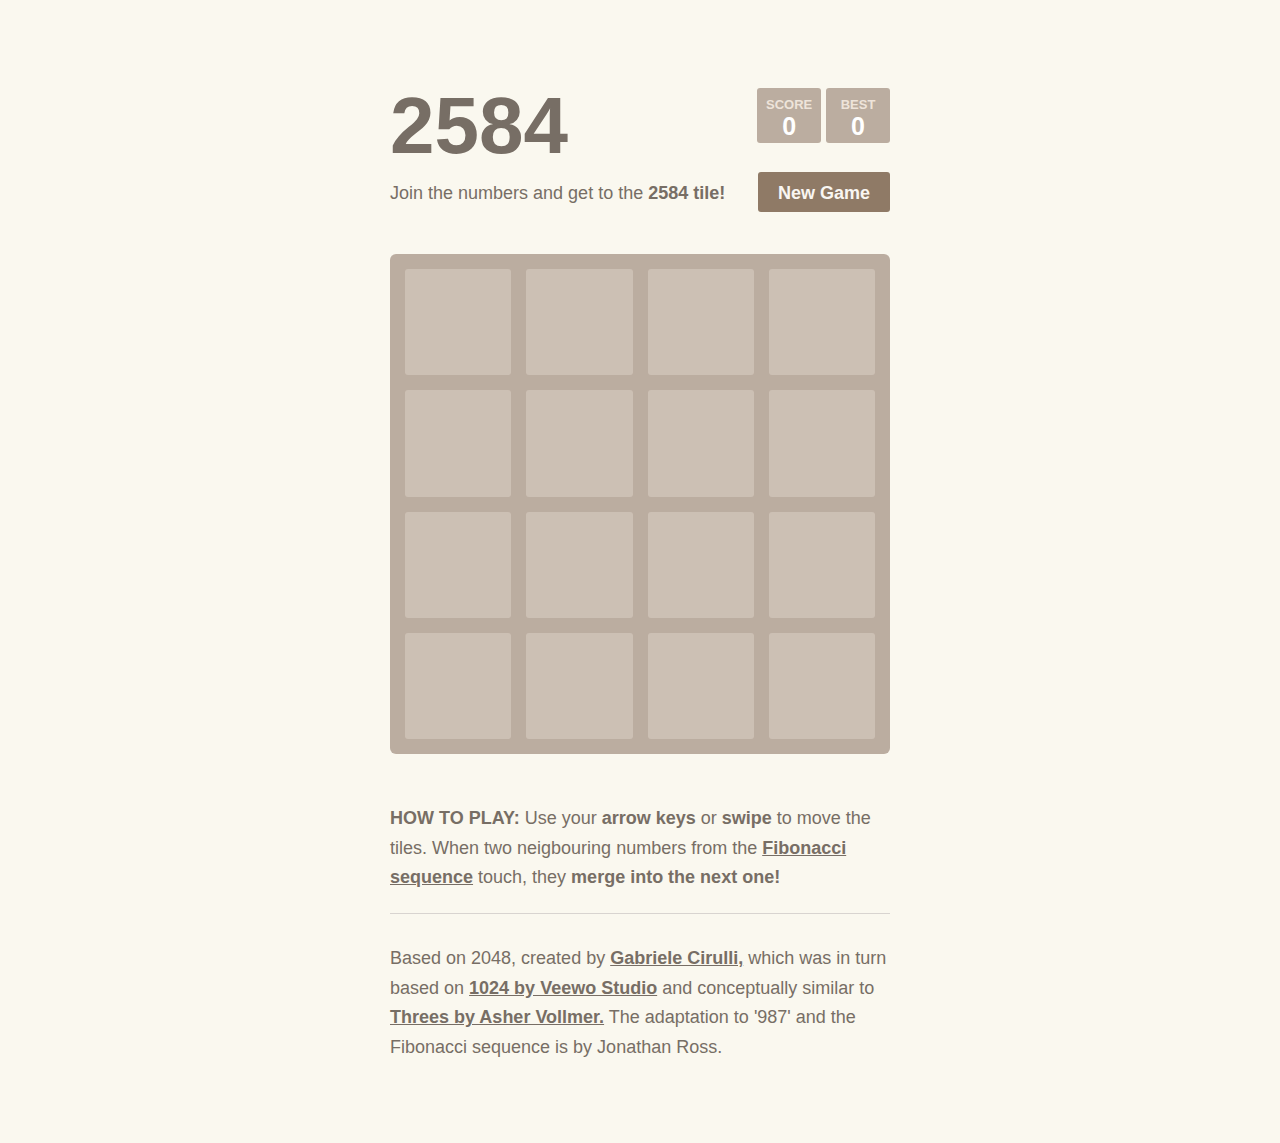
==== index.html @ c150fef0 "Create index.html" ====
<!DOCTYPE html>
<html>
<head>
  <meta charset="utf-8">
  <title>2584 - 2048 clone using Fibonacci sequence</title>

  <link href="style/main.css" rel="stylesheet" type="text/css">
  <link href="style/tile1597.css" rel="stylesheet" type="text/css">
  <link rel="shortcut icon" href="favicon.ico">
  <link rel="apple-touch-icon" href="meta/apple-touch-icon.png">
  <meta name="apple-mobile-web-app-capable" content="yes">

  <meta name="HandheldFriendly" content="True">
  <meta name="MobileOptimized" content="320">
  <meta name="viewport" content="width=device-width, target-densitydpi=160dpi, initial-scale=1.0, maximum-scale=1, user-scalable=no, minimal-ui">
  <meta property="og:title" content="2584 game - 2048 with Fibonacci numbers"/>
  <meta property="og:site_name" content="2584 game"/>
  <meta property="og:description" content="Join the Fibonacci numbers and get to the 2584 tile!"/>
  <meta property="og:image" content="http://cozmic72.github.io/987/meta/og_image.png"/>
</head>
<body>
  <div class="container">
    <div class="heading">
      <h1 class="title">2584</h1>
      <div class="scores-container">
        <div class="score-container">0</div>
        <div class="best-container">0</div>
      </div>
    </div>

    <div class="above-game">
      <p class="game-intro">Join the numbers and get to the <strong>2584 tile!</strong></p>
      <a class="restart-button">New Game</a>
    </div>

    <div class="game-container">
      <div class="game-message">
        <p></p>
        <div class="lower">
	        <a class="keep-playing-button">Keep going</a>
          <a class="retry-button">Try again</a>
        </div>
      </div>

      <div class="grid-container">
        <div class="grid-row">
          <div class="grid-cell"></div>
          <div class="grid-cell"></div>
          <div class="grid-cell"></div>
          <div class="grid-cell"></div>
        </div>
        <div class="grid-row">
          <div class="grid-cell"></div>
          <div class="grid-cell"></div>
          <div class="grid-cell"></div>
          <div class="grid-cell"></div>
        </div>
        <div class="grid-row">
          <div class="grid-cell"></div>
          <div class="grid-cell"></div>
          <div class="grid-cell"></div>
          <div class="grid-cell"></div>
        </div>
        <div class="grid-row">
          <div class="grid-cell"></div>
          <div class="grid-cell"></div>
          <div class="grid-cell"></div>
          <div class="grid-cell"></div>
        </div>
      </div>

      <div class="tile-container">

      </div>
    </div>

    <p class="game-explanation">
      <strong class="important">How to play:</strong> Use your <strong>arrow keys</strong> or <strong>swipe</strong> to move the tiles. When two neigbouring numbers from the <a href="http://en.wikipedia.org/wiki/Fibonacci_number">Fibonacci sequence</a> touch, they <strong>merge into the next one!</strong>
    </p>
    <hr>
    <p>Based on 2048, created by <a href="http://gabrielecirulli.com" target="_blank">Gabriele Cirulli,</a> which was in turn based on <a href="https://itunes.apple.com/us/app/1024!/id823499224" target="_blank">1024 by Veewo Studio</a> and conceptually similar to <a href="http://asherv.com/threes/" target="_blank">Threes by Asher Vollmer.</a> The adaptation to '987' and the Fibonacci sequence is by Jonathan Ross. 
    </p>
  </div>

  <script src="js/animframe_polyfill.js"></script>
  <script src="js/keyboard_input_manager.js"></script>
  <script src="js/html_actuator.js"></script>
  <script src="js/grid.js"></script>
  <script src="js/tile.js"></script>
  <script src="js/local_storage_manager.js"></script>
  <script src="js/game_manager_2584.js"></script>
  <script src="js/application.js"></script>
</body>
</html>
---- style/main.css ----
@import url(fonts/clear-sans.css);
html, body {
  margin: 0;
  padding: 0;
  background: #faf8ef;
  color: #776e65;
  font-family: "Clear Sans", "Helvetica Neue", Arial, sans-serif;
  font-size: 18px; }

body {
  margin: 80px 0; }

.heading:after {
  content: "";
  display: block;
  clear: both; }

h1.title {
  font-size: 80px;
  font-weight: bold;
  margin: 0;
  display: block;
  float: left; }

@-webkit-keyframes move-up {
  0% {
    top: 25px;
    opacity: 1; }

  100% {
    top: -50px;
    opacity: 0; } }
@-moz-keyframes move-up {
  0% {
    top: 25px;
    opacity: 1; }

  100% {
    top: -50px;
    opacity: 0; } }
@keyframes move-up {
  0% {
    top: 25px;
    opacity: 1; }

  100% {
    top: -50px;
    opacity: 0; } }
.scores-container {
  float: right;
  text-align: right; }

.score-container, .best-container {
  position: relative;
  display: inline-block;
  background: #bbada0;
  padding: 15px 25px;
  font-size: 25px;
  height: 25px;
  line-height: 47px;
  font-weight: bold;
  border-radius: 3px;
  color: white;
  margin-top: 8px;
  text-align: center; }
  .score-container:after, .best-container:after {
    position: absolute;
    width: 100%;
    top: 10px;
    left: 0;
    text-transform: uppercase;
    font-size: 13px;
    line-height: 13px;
    text-align: center;
    color: #eee4da; }
  .score-container .score-addition, .best-container .score-addition {
    position: absolute;
    right: 30px;
    color: red;
    font-size: 25px;
    line-height: 25px;
    font-weight: bold;
    color: rgba(119, 110, 101, 0.9);
    z-index: 100;
    -webkit-animation: move-up 600ms ease-in;
    -moz-animation: move-up 600ms ease-in;
    animation: move-up 600ms ease-in;
    -webkit-animation-fill-mode: both;
    -moz-animation-fill-mode: both;
    animation-fill-mode: both; }

.score-container:after {
  content: "Score"; }

.best-container:after {
  content: "Best"; }

p {
  margin-top: 0;
  margin-bottom: 10px;
  line-height: 1.65; }

a {
  color: #776e65;
  font-weight: bold;
  text-decoration: underline;
  cursor: pointer; }

strong.important {
  text-transform: uppercase; }

hr {
  border: none;
  border-bottom: 1px solid #d8d4d0;
  margin-top: 20px;
  margin-bottom: 30px; }

.container {
  width: 500px;
  margin: 0 auto; }

@-webkit-keyframes fade-in {
  0% {
    opacity: 0; }

  100% {
    opacity: 1; } }
@-moz-keyframes fade-in {
  0% {
    opacity: 0; }

  100% {
    opacity: 1; } }
@keyframes fade-in {
  0% {
    opacity: 0; }

  100% {
    opacity: 1; } }
.game-container {
  margin-top: 40px;
  position: relative;
  padding: 15px;
  cursor: default;
  -webkit-touch-callout: none;
  -webkit-user-select: none;
  -moz-user-select: none;
  -ms-user-select: none;
  background: #bbada0;
  border-radius: 6px;
  width: 500px;
  height: 500px;
  -ms-touch-action: none;
  -webkit-box-sizing: border-box;
  -moz-box-sizing: border-box;
  box-sizing: border-box; }
  .game-container .game-message {
    display: none;
    position: absolute;
    top: 0;
    right: 0;
    bottom: 0;
    left: 0;
    background: rgba(238, 228, 218, 0.5);
    z-index: 100;
    text-align: center;
    -webkit-animation: fade-in 800ms ease 1200ms;
    -moz-animation: fade-in 800ms ease 1200ms;
    animation: fade-in 800ms ease 1200ms;
    -webkit-animation-fill-mode: both;
    -moz-animation-fill-mode: both;
    animation-fill-mode: both; }
    .game-container .game-message p {
      font-size: 60px;
      font-weight: bold;
      height: 60px;
      line-height: 60px;
      margin-top: 222px; }
    .game-container .game-message .lower {
      display: block;
      margin-top: 59px; }
    .game-container .game-message a {
      display: inline-block;
      background: #8f7a66;
      border-radius: 3px;
      padding: 0 20px;
      text-decoration: none;
      color: #f9f6f2;
      height: 40px;
      line-height: 42px;
      margin-left: 9px; }
      .game-container .game-message a.keep-playing-button {
        display: none; }
    .game-container .game-message.game-won {
      background: rgba(237, 194, 46, 0.5);
      color: #f9f6f2; }
      .game-container .game-message.game-won a.keep-playing-button {
        display: inline-block; }
    .game-container .game-message.game-won, .game-container .game-message.game-over {
      display: block; }

.grid-container {
  position: absolute;
  z-index: 1; }

.grid-row {
  margin-bottom: 15px; }
  .grid-row:last-child {
    margin-bottom: 0; }
  .grid-row:after {
    content: "";
    display: block;
    clear: both; }

.grid-cell {
  width: 106.25px;
  height: 106.25px;
  margin-right: 15px;
  float: left;
  border-radius: 3px;
  background: rgba(238, 228, 218, 0.35); }
  .grid-cell:last-child {
    margin-right: 0; }

.tile-container {
  position: absolute;
  z-index: 2; }

.tile, .tile .tile-inner {
  width: 107px;
  height: 107px;
  line-height: 116.25px; }
.tile.tile-position-1-1 {
  -webkit-transform: translate(0px, 0px);
  -moz-transform: translate(0px, 0px);
  transform: translate(0px, 0px); }
.tile.tile-position-1-2 {
  -webkit-transform: translate(0px, 121px);
  -moz-transform: translate(0px, 121px);
  transform: translate(0px, 121px); }
.tile.tile-position-1-3 {
  -webkit-transform: translate(0px, 242px);
  -moz-transform: translate(0px, 242px);
  transform: translate(0px, 242px); }
.tile.tile-position-1-4 {
  -webkit-transform: translate(0px, 363px);
  -moz-transform: translate(0px, 363px);
  transform: translate(0px, 363px); }
.tile.tile-position-2-1 {
  -webkit-transform: translate(121px, 0px);
  -moz-transform: translate(121px, 0px);
  transform: translate(121px, 0px); }
.tile.tile-position-2-2 {
  -webkit-transform: translate(121px, 121px);
  -moz-transform: translate(121px, 121px);
  transform: translate(121px, 121px); }
.tile.tile-position-2-3 {
  -webkit-transform: translate(121px, 242px);
  -moz-transform: translate(121px, 242px);
  transform: translate(121px, 242px); }
.tile.tile-position-2-4 {
  -webkit-transform: translate(121px, 363px);
  -moz-transform: translate(121px, 363px);
  transform: translate(121px, 363px); }
.tile.tile-position-3-1 {
  -webkit-transform: translate(242px, 0px);
  -moz-transform: translate(242px, 0px);
  transform: translate(242px, 0px); }
.tile.tile-position-3-2 {
  -webkit-transform: translate(242px, 121px);
  -moz-transform: translate(242px, 121px);
  transform: translate(242px, 121px); }
.tile.tile-position-3-3 {
  -webkit-transform: translate(242px, 242px);
  -moz-transform: translate(242px, 242px);
  transform: translate(242px, 242px); }
.tile.tile-position-3-4 {
  -webkit-transform: translate(242px, 363px);
  -moz-transform: translate(242px, 363px);
  transform: translate(242px, 363px); }
.tile.tile-position-4-1 {
  -webkit-transform: translate(363px, 0px);
  -moz-transform: translate(363px, 0px);
  transform: translate(363px, 0px); }
.tile.tile-position-4-2 {
  -webkit-transform: translate(363px, 121px);
  -moz-transform: translate(363px, 121px);
  transform: translate(363px, 121px); }
.tile.tile-position-4-3 {
  -webkit-transform: translate(363px, 242px);
  -moz-transform: translate(363px, 242px);
  transform: translate(363px, 242px); }
.tile.tile-position-4-4 {
  -webkit-transform: translate(363px, 363px);
  -moz-transform: translate(363px, 363px);
  transform: translate(363px, 363px); }

.tile {
  position: absolute;
  -webkit-transition: 100ms ease-in-out;
  -moz-transition: 100ms ease-in-out;
  transition: 100ms ease-in-out;
  -webkit-transition-property: -webkit-transform;
  -moz-transition-property: -moz-transform;
  transition-property: transform; }
  .tile .tile-inner {
    border-radius: 3px;
    background: #eee4da;
    text-align: center;
    font-weight: bold;
    z-index: 10;
    font-size: 55px; }


@-webkit-keyframes appear {
  0% {
    opacity: 0;
    -webkit-transform: scale(0);
    -moz-transform: scale(0);
    transform: scale(0); }

  100% {
    opacity: 1;
    -webkit-transform: scale(1);
    -moz-transform: scale(1);
    transform: scale(1); } }
@-moz-keyframes appear {
  0% {
    opacity: 0;
    -webkit-transform: scale(0);
    -moz-transform: scale(0);
    transform: scale(0); }

  100% {
    opacity: 1;
    -webkit-transform: scale(1);
    -moz-transform: scale(1);
    transform: scale(1); } }
@keyframes appear {
  0% {
    opacity: 0;
    -webkit-transform: scale(0);
    -moz-transform: scale(0);
    transform: scale(0); }

  100% {
    opacity: 1;
    -webkit-transform: scale(1);
    -moz-transform: scale(1);
    transform: scale(1); } }
.tile-new .tile-inner {
  -webkit-animation: appear 200ms ease 100ms;
  -moz-animation: appear 200ms ease 100ms;
  animation: appear 200ms ease 100ms;
  -webkit-animation-fill-mode: backwards;
  -moz-animation-fill-mode: backwards;
  animation-fill-mode: backwards; }

@-webkit-keyframes pop {
  0% {
    -webkit-transform: scale(0);
    -moz-transform: scale(0);
    transform: scale(0); }

  50% {
    -webkit-transform: scale(1.2);
    -moz-transform: scale(1.2);
    transform: scale(1.2); }

  100% {
    -webkit-transform: scale(1);
    -moz-transform: scale(1);
    transform: scale(1); } }
@-moz-keyframes pop {
  0% {
    -webkit-transform: scale(0);
    -moz-transform: scale(0);
    transform: scale(0); }

  50% {
    -webkit-transform: scale(1.2);
    -moz-transform: scale(1.2);
    transform: scale(1.2); }

  100% {
    -webkit-transform: scale(1);
    -moz-transform: scale(1);
    transform: scale(1); } }
@keyframes pop {
  0% {
    -webkit-transform: scale(0);
    -moz-transform: scale(0);
    transform: scale(0); }

  50% {
    -webkit-transform: scale(1.2);
    -moz-transform: scale(1.2);
    transform: scale(1.2); }

  100% {
    -webkit-transform: scale(1);
    -moz-transform: scale(1);
    transform: scale(1); } }
.tile-merged .tile-inner {
  z-index: 20;
  -webkit-animation: pop 200ms ease 100ms;
  -moz-animation: pop 200ms ease 100ms;
  animation: pop 200ms ease 100ms;
  -webkit-animation-fill-mode: backwards;
  -moz-animation-fill-mode: backwards;
  animation-fill-mode: backwards; }

.above-game:after {
  content: "";
  display: block;
  clear: both; }

.game-intro {
  float: left;
  line-height: 42px;
  margin-bottom: 0; }

.restart-button {
  display: inline-block;
  background: #8f7a66;
  border-radius: 3px;
  padding: 0 20px;
  text-decoration: none;
  color: #f9f6f2;
  height: 40px;
  line-height: 42px;
  display: block;
  text-align: center;
  float: right; }

.game-explanation {
  margin-top: 50px; }

@media screen and (max-width: 520px) {
  html, body {
    font-size: 15px; }

  body {
    margin: 20px 0;
    padding: 0 20px; }

  h1.title {
    font-size: 27px;
    margin-top: 15px; }

  .container {
    width: 280px;
    margin: 0 auto; }

  .score-container, .best-container {
    margin-top: 0;
    padding: 15px 10px;
    min-width: 40px; }

  .heading {
    margin-bottom: 10px; }

  .game-intro {
    width: 55%;
    display: block;
    box-sizing: border-box;
    line-height: 1.65; }

  .restart-button {
    width: 42%;
    padding: 0;
    display: block;
    box-sizing: border-box;
    margin-top: 2px; }

  .game-container {
    margin-top: 17px;
    position: relative;
    padding: 10px;
    cursor: default;
    -webkit-touch-callout: none;
    -webkit-user-select: none;
    -moz-user-select: none;
    -ms-user-select: none;
    background: #bbada0;
    border-radius: 6px;
    width: 280px;
    height: 280px;
    -ms-touch-action: none;
    -webkit-box-sizing: border-box;
    -moz-box-sizing: border-box;
    box-sizing: border-box; }
    .game-container .game-message {
      display: none;
      position: absolute;
      top: 0;
      right: 0;
      bottom: 0;
      left: 0;
      background: rgba(238, 228, 218, 0.5);
      z-index: 100;
      text-align: center;
      -webkit-animation: fade-in 800ms ease 1200ms;
      -moz-animation: fade-in 800ms ease 1200ms;
      animation: fade-in 800ms ease 1200ms;
      -webkit-animation-fill-mode: both;
      -moz-animation-fill-mode: both;
      animation-fill-mode: both; }
      .game-container .game-message p {
        font-size: 60px;
        font-weight: bold;
        height: 60px;
        line-height: 60px;
        margin-top: 222px; }
      .game-container .game-message .lower {
        display: block;
        margin-top: 59px; }
      .game-container .game-message a {
        display: inline-block;
        background: #8f7a66;
        border-radius: 3px;
        padding: 0 20px;
        text-decoration: none;
        color: #f9f6f2;
        height: 40px;
        line-height: 42px;
        margin-left: 9px; }
        .game-container .game-message a.keep-playing-button {
          display: none; }
      .game-container .game-message.game-won {
        background: rgba(237, 194, 46, 0.5);
        color: #f9f6f2; }
        .game-container .game-message.game-won a.keep-playing-button {
          display: inline-block; }
      .game-container .game-message.game-won, .game-container .game-message.game-over {
        display: block; }

  .grid-container {
    position: absolute;
    z-index: 1; }

  .grid-row {
    margin-bottom: 10px; }
    .grid-row:last-child {
      margin-bottom: 0; }
    .grid-row:after {
      content: "";
      display: block;
      clear: both; }

  .grid-cell {
    width: 57.5px;
    height: 57.5px;
    margin-right: 10px;
    float: left;
    border-radius: 3px;
    background: rgba(238, 228, 218, 0.35); }
    .grid-cell:last-child {
      margin-right: 0; }

  .tile-container {
    position: absolute;
    z-index: 2; }

  .tile, .tile .tile-inner {
    width: 58px;
    height: 58px;
    line-height: 67.5px; }
  .tile.tile-position-1-1 {
    -webkit-transform: translate(0px, 0px);
    -moz-transform: translate(0px, 0px);
    transform: translate(0px, 0px); }
  .tile.tile-position-1-2 {
    -webkit-transform: translate(0px, 67px);
    -moz-transform: translate(0px, 67px);
    transform: translate(0px, 67px); }
  .tile.tile-position-1-3 {
    -webkit-transform: translate(0px, 135px);
    -moz-transform: translate(0px, 135px);
    transform: translate(0px, 135px); }
  .tile.tile-position-1-4 {
    -webkit-transform: translate(0px, 202px);
    -moz-transform: translate(0px, 202px);
    transform: translate(0px, 202px); }
  .tile.tile-position-2-1 {
    -webkit-transform: translate(67px, 0px);
    -moz-transform: translate(67px, 0px);
    transform: translate(67px, 0px); }
  .tile.tile-position-2-2 {
    -webkit-transform: translate(67px, 67px);
    -moz-transform: translate(67px, 67px);
    transform: translate(67px, 67px); }
  .tile.tile-position-2-3 {
    -webkit-transform: translate(67px, 135px);
    -moz-transform: translate(67px, 135px);
    transform: translate(67px, 135px); }
  .tile.tile-position-2-4 {
    -webkit-transform: translate(67px, 202px);
    -moz-transform: translate(67px, 202px);
    transform: translate(67px, 202px); }
  .tile.tile-position-3-1 {
    -webkit-transform: translate(135px, 0px);
    -moz-transform: translate(135px, 0px);
    transform: translate(135px, 0px); }
  .tile.tile-position-3-2 {
    -webkit-transform: translate(135px, 67px);
    -moz-transform: translate(135px, 67px);
    transform: translate(135px, 67px); }
  .tile.tile-position-3-3 {
    -webkit-transform: translate(135px, 135px);
    -moz-transform: translate(135px, 135px);
    transform: translate(135px, 135px); }
  .tile.tile-position-3-4 {
    -webkit-transform: translate(135px, 202px);
    -moz-transform: translate(135px, 202px);
    transform: translate(135px, 202px); }
  .tile.tile-position-4-1 {
    -webkit-transform: translate(202px, 0px);
    -moz-transform: translate(202px, 0px);
    transform: translate(202px, 0px); }
  .tile.tile-position-4-2 {
    -webkit-transform: translate(202px, 67px);
    -moz-transform: translate(202px, 67px);
    transform: translate(202px, 67px); }
  .tile.tile-position-4-3 {
    -webkit-transform: translate(202px, 135px);
    -moz-transform: translate(202px, 135px);
    transform: translate(202px, 135px); }
  .tile.tile-position-4-4 {
    -webkit-transform: translate(202px, 202px);
    -moz-transform: translate(202px, 202px);
    transform: translate(202px, 202px); }

  .tile .tile-inner {
    font-size: 35px; }

  .game-message p {
    font-size: 30px !important;
    height: 30px !important;
    line-height: 30px !important;
    margin-top: 90px !important; }
  .game-message .lower {
    margin-top: 30px !important; } }
---- style/tile1597.css ----
.tile.tile-1 .tile-inner {
    background: #eee4da;
    box-shadow: 0 0 30px 10px rgba(243, 215, 116, 0), inset 0 0 0 1px rgba(255, 255, 255, 0); }
  .tile.tile-2 .tile-inner {
    background: #ede0c8;
    box-shadow: 0 0 30px 10px rgba(243, 215, 116, 0), inset 0 0 0 1px rgba(255, 255, 255, 0); }
  .tile.tile-3 .tile-inner {
    background: #ecdcb0;
    box-shadow: 0 0 30px 10px rgba(243, 215, 116, 0), inset 0 0 0 1px rgba(255, 255, 255, 0); }
  .tile.tile-5 .tile-inner {
    color: #f9f6f2;
    background: #f0c189; }
  .tile.tile-8 .tile-inner {
    color: #f9f6f2;
    background: #f2b179; }
  .tile.tile-13 .tile-inner {
    color: #f9f6f2;
    background: #f3a371; }
  .tile.tile-21 .tile-inner {
    color: #f9f6f2;
    background: #f59563; }
  .tile.tile-34 .tile-inner {
    color: #f9f6f2;
    background: #f68461; }
  .tile.tile-55 .tile-inner {
    color: #f9f6f2;
    background: #f67c5f; }
  .tile.tile-89 .tile-inner {
    color: #f9f6f2;
    background: #f65e3b; }
  .tile.tile-144 .tile-inner {
    color: #f9f6f2;
    background: #edcf72;
    box-shadow: 0 0 30px 10px rgba(243, 215, 116, 0.17), inset 0 0 0 1px rgba(255, 255, 255, 0.1);
    font-size: 45px; }
    @media screen and (max-width: 520px) {
      .tile.tile-144 .tile-inner {
        font-size: 25px; } }
  .tile.tile-233 .tile-inner {
    color: #f9f6f2;
    background: #edcd65;
    box-shadow: 0 0 30px 10px rgba(243, 215, 116, 0.2381), inset 0 0 0 1px rgba(255, 255, 255, 0.14286);
    font-size: 45px; }
    @media screen and (max-width: 520px) {
      .tile.tile-233 .tile-inner {
        font-size: 25px; } }
   .tile.tile-377 .tile-inner {
    color: #f9f6f2;
    background: #edca57;
    box-shadow: 0 0 30px 10px rgba(243, 215, 116, 0.31746), inset 0 0 0 1px rgba(255, 255, 255, 0.19048);
    font-size: 45px; }
    @media screen and (max-width: 520px) {
      .tile.tile-233 .tile-inner {
        font-size: 25px; } }
  .tile.tile-610 .tile-inner {
    color: #f9f6f2;
    background: #edc749;
    box-shadow: 0 0 30px 10px rgba(243, 215, 116, 0.39683), inset 0 0 0 1px rgba(255, 255, 255, 0.2381);
    font-size: 45px; }
    @media screen and (max-width: 520px) {
      .tile.tile-610 .tile-inner {
        font-size: 25px; } }
  .tile.tile-987 .tile-inner {
    color: #f9f6f2;
    background: #edc53f;
    box-shadow: 0 0 30px 10px rgba(243, 215, 116, 0.47619), inset 0 0 0 1px rgba(255, 255, 255, 0.28571);
    font-size: 45px; }
    @media screen and (max-width: 520px) {
      .tile.tile-987 .tile-inner {
        font-size: 25px; } }
  .tile.tile-1597 .tile-inner {
    color: #f9f6f2;
    background: #edc22e;
    box-shadow: 0 0 30px 10px rgba(243, 215, 116, 0.55556), inset 0 0 0 1px rgba(255, 255, 255, 0.33333);
    font-size: 35px; }
    @media screen and (max-width: 520px) {
      .tile.tile-1597 .tile-inner {
        font-size: 17px; } }
  .tile.tile-super .tile-inner {
    color: #f9f6f2;
    background: #3c3a32;
    font-size: 30px; }
    @media screen and (max-width: 520px) {
      .tile.tile-super .tile-inner {
        font-size: 15px; } }
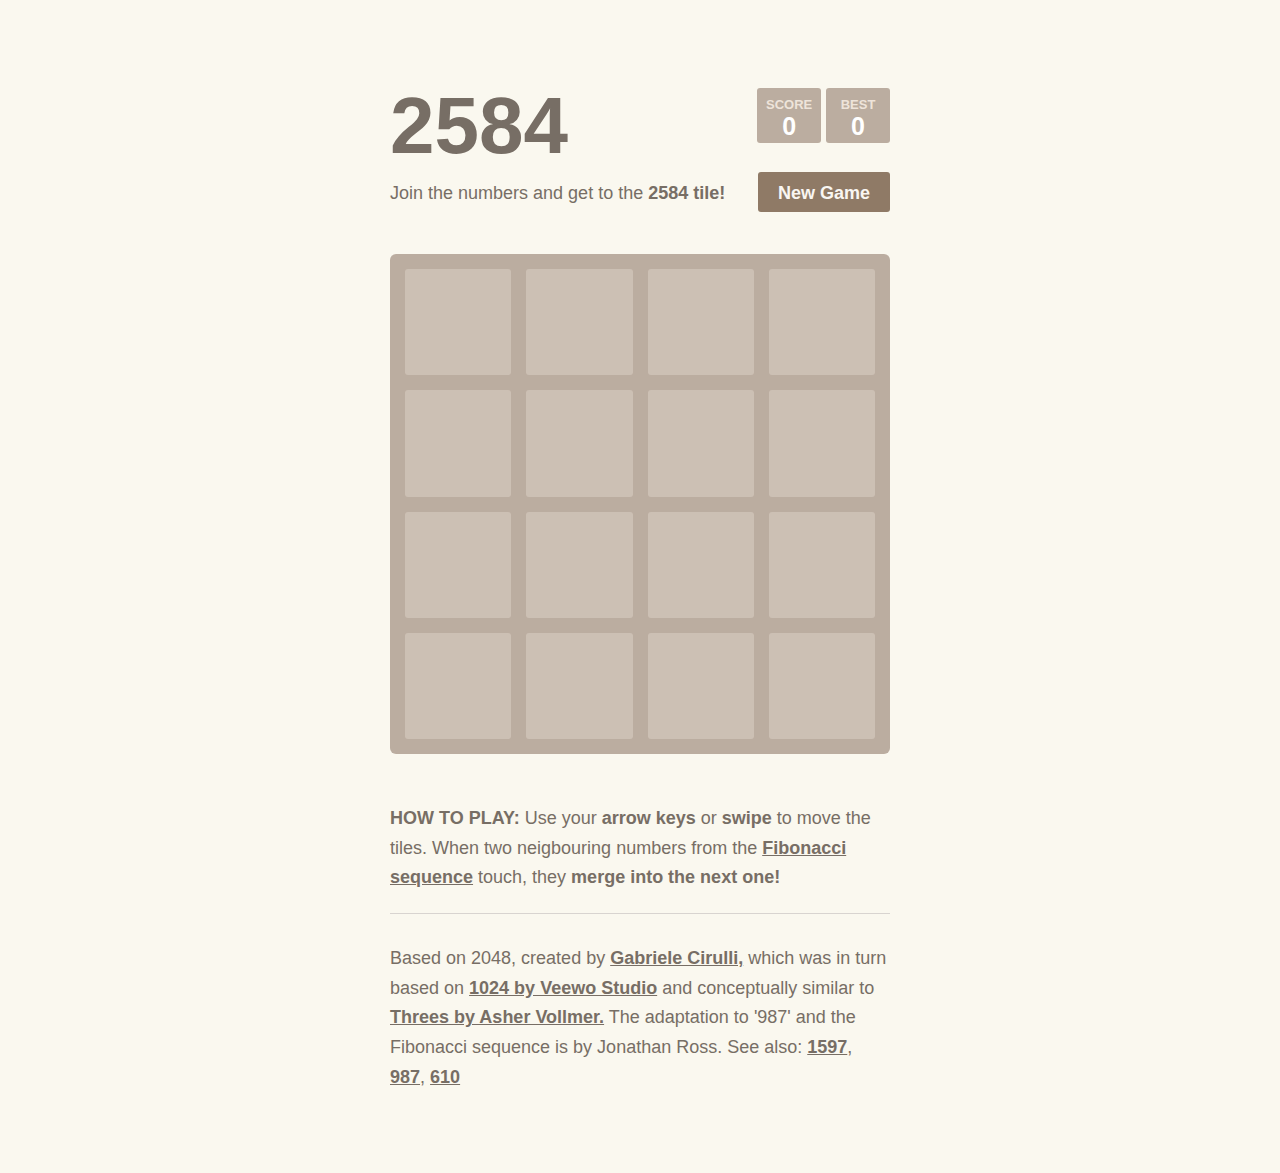
==== commit 601296f9: "Update index.html" ====
--- a/index.html
+++ b/index.html
@@ -5,7 +5,7 @@
   <title>2584 - 2048 clone using Fibonacci sequence</title>
 
   <link href="style/main.css" rel="stylesheet" type="text/css">
-  <link href="style/tile1597.css" rel="stylesheet" type="text/css">
+  <link href="style/tile2584.css" rel="stylesheet" type="text/css">
   <link rel="shortcut icon" href="favicon.ico">
   <link rel="apple-touch-icon" href="meta/apple-touch-icon.png">
   <meta name="apple-mobile-web-app-capable" content="yes">
@@ -78,7 +78,7 @@
       <strong class="important">How to play:</strong> Use your <strong>arrow keys</strong> or <strong>swipe</strong> to move the tiles. When two neigbouring numbers from the <a href="http://en.wikipedia.org/wiki/Fibonacci_number">Fibonacci sequence</a> touch, they <strong>merge into the next one!</strong>
     </p>
     <hr>
-    <p>Based on 2048, created by <a href="http://gabrielecirulli.com" target="_blank">Gabriele Cirulli,</a> which was in turn based on <a href="https://itunes.apple.com/us/app/1024!/id823499224" target="_blank">1024 by Veewo Studio</a> and conceptually similar to <a href="http://asherv.com/threes/" target="_blank">Threes by Asher Vollmer.</a> The adaptation to '987' and the Fibonacci sequence is by Jonathan Ross. 
+    <p>Based on 2048, created by <a href="http://gabrielecirulli.com" target="_blank">Gabriele Cirulli,</a> which was in turn based on <a href="https://itunes.apple.com/us/app/1024!/id823499224" target="_blank">1024 by Veewo Studio</a> and conceptually similar to <a href="http://asherv.com/threes/" target="_blank">Threes by Asher Vollmer.</a> The adaptation to '987' and the Fibonacci sequence is by Jonathan Ross. See also: <a href="http://bonzey2416.github.io/2584/1597.html" target="_blank">1597</a>, <a href="http://bonzey2416.github.io/2584/987.html" target="_blank">987</a>, <a href="http://bonzey2416.github.io/2584/610.html" target="_blank">610</a>  
     </p>
   </div>
 
--- a/style/tile2584.css
+++ b/style/tile2584.css
@@ -0,0 +1,93 @@
+  .tile.tile-1 .tile-inner {
+    background: #eee4da;
+    box-shadow: 0 0 30px 10px rgba(243, 215, 116, 0), inset 0 0 0 1px rgba(255, 255, 255, 0); }
+  .tile.tile-2 .tile-inner {
+    background: #ede0c8;
+    box-shadow: 0 0 30px 10px rgba(243, 215, 116, 0), inset 0 0 0 1px rgba(255, 255, 255, 0); }
+  .tile.tile-3 .tile-inner {
+    background: #ecdcb0;
+    box-shadow: 0 0 30px 10px rgba(243, 215, 116, 0), inset 0 0 0 1px rgba(255, 255, 255, 0); }
+  .tile.tile-5 .tile-inner {
+    color: #f9f6f2;
+    background: #f0c189; }
+  .tile.tile-8 .tile-inner {
+    color: #f9f6f2;
+    background: #f2b179; }
+  .tile.tile-13 .tile-inner {
+    color: #f9f6f2;
+    background: #f3a371; }
+  .tile.tile-21 .tile-inner {
+    color: #f9f6f2;
+    background: #f59563; }
+  .tile.tile-34 .tile-inner {
+    color: #f9f6f2;
+    background: #f68461; }
+  .tile.tile-55 .tile-inner {
+    color: #f9f6f2;
+    background: #f67c5f; }
+  .tile.tile-89 .tile-inner {
+    color: #f9f6f2;
+    background: #f65e3b; }
+  .tile.tile-144 .tile-inner {
+    color: #f9f6f2;
+    background: #edcf72;
+    box-shadow: 0 0 30px 10px rgba(243, 215, 116, 0.17), inset 0 0 0 1px rgba(255, 255, 255, 0.1);
+    font-size: 45px; }
+    @media screen and (max-width: 520px) {
+      .tile.tile-144 .tile-inner {
+        font-size: 25px; } }
+  .tile.tile-233 .tile-inner {
+    color: #f9f6f2;
+    background: #edcd65;
+    box-shadow: 0 0 30px 10px rgba(243, 215, 116, 0.2381), inset 0 0 0 1px rgba(255, 255, 255, 0.14286);
+    font-size: 45px; }
+    @media screen and (max-width: 520px) {
+      .tile.tile-233 .tile-inner {
+        font-size: 25px; } }
+   .tile.tile-377 .tile-inner {
+    color: #f9f6f2;
+    background: #edca57;
+    box-shadow: 0 0 30px 10px rgba(243, 215, 116, 0.31746), inset 0 0 0 1px rgba(255, 255, 255, 0.19048);
+    font-size: 45px; }
+    @media screen and (max-width: 520px) {
+      .tile.tile-233 .tile-inner {
+        font-size: 25px; } }
+  .tile.tile-610 .tile-inner {
+    color: #f9f6f2;
+    background: #edc749;
+    box-shadow: 0 0 30px 10px rgba(243, 215, 116, 0.39683), inset 0 0 0 1px rgba(255, 255, 255, 0.2381);
+    font-size: 45px; }
+    @media screen and (max-width: 520px) {
+      .tile.tile-610 .tile-inner {
+        font-size: 25px; } }
+  .tile.tile-987 .tile-inner {
+    color: #f9f6f2;
+    background: #edc53f;
+    box-shadow: 0 0 30px 10px rgba(243, 215, 116, 0.47619), inset 0 0 0 1px rgba(255, 255, 255, 0.28571);
+    font-size: 45px; }
+    @media screen and (max-width: 520px) {
+      .tile.tile-987 .tile-inner {
+        font-size: 25px; } }
+  .tile.tile-1597 .tile-inner {
+    color: #f9f6f2;
+    background: #edc22e;
+    box-shadow: 0 0 30px 10px rgba(243, 215, 116, 0.55556), inset 0 0 0 1px rgba(255, 255, 255, 0.33333);
+    font-size: 35px; }
+    @media screen and (max-width: 520px) {
+      .tile.tile-1597 .tile-inner {
+        font-size: 17px; } }
+  .tile.tile-2584 .tile-inner {
+    color: #f9f6f2;
+    background: #edbf20;
+    box-shadow: 0 0 30px 10px rgba(243, 215, 116, 0.65), inset 0 0 0 1px rgba(255, 255, 255, 0.4);
+    font-size: 35px; }
+    @media screen and (max-width: 520px) {
+      .tile.tile-2584 .tile-inner {
+        font-size: 17px; } }
+  .tile.tile-super .tile-inner {
+    color: #f9f6f2;
+    background: #3c3a32;
+    font-size: 30px; }
+    @media screen and (max-width: 520px) {
+      .tile.tile-super .tile-inner {
+        font-size: 15px; } }
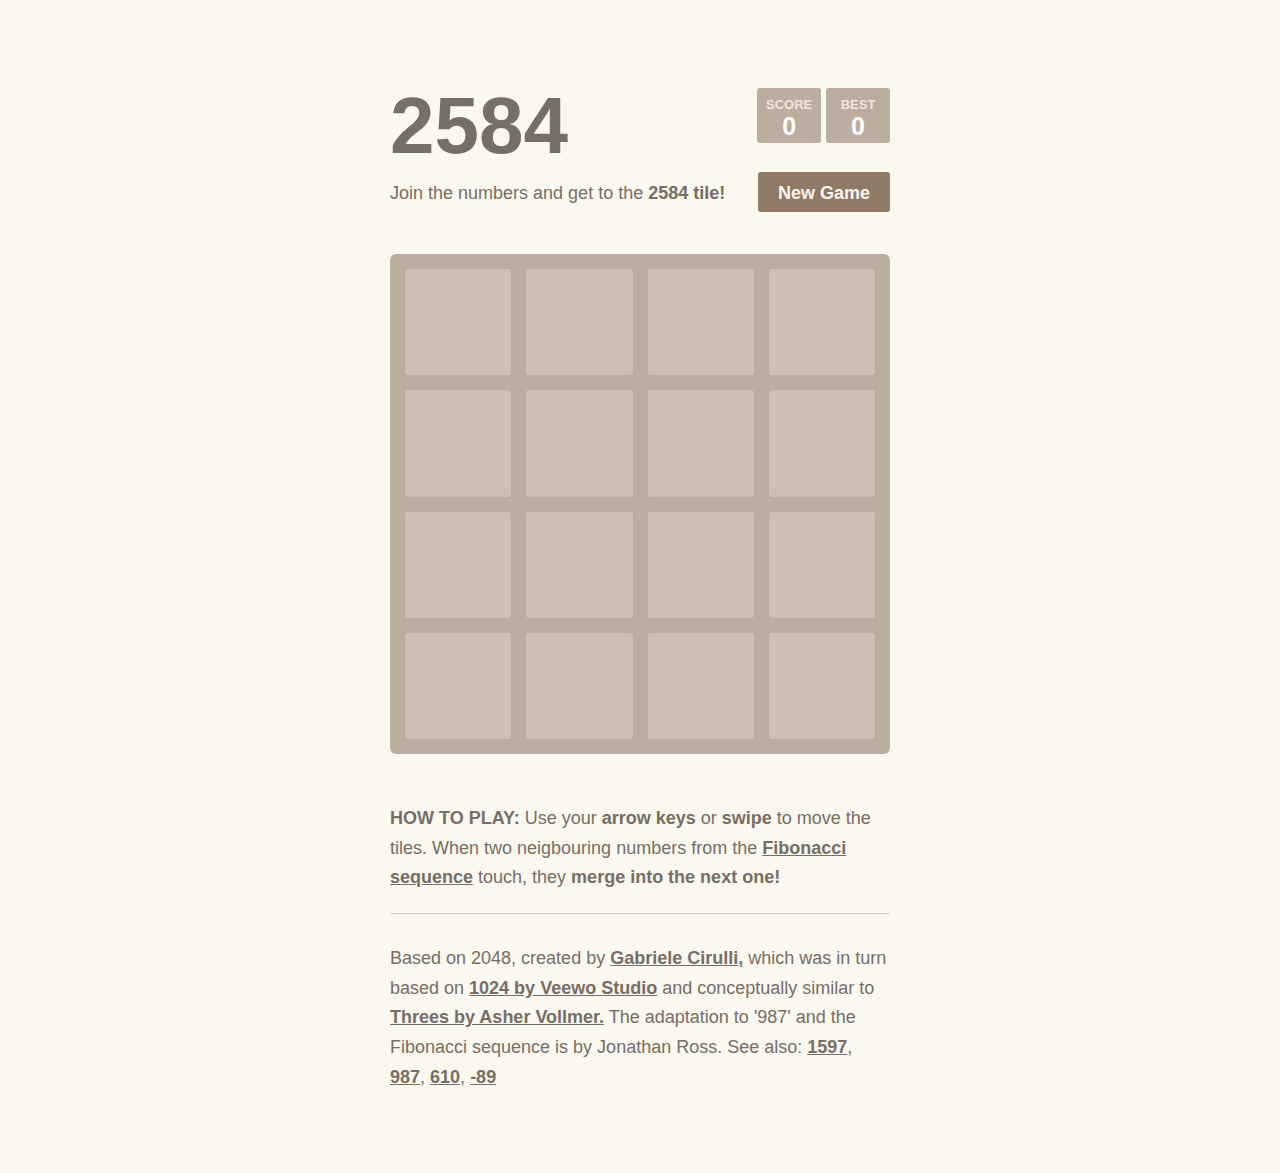
==== commit fa7a8a56: "Update index.html" ====
--- a/index.html
+++ b/index.html
@@ -78,7 +78,7 @@
       <strong class="important">How to play:</strong> Use your <strong>arrow keys</strong> or <strong>swipe</strong> to move the tiles. When two neigbouring numbers from the <a href="http://en.wikipedia.org/wiki/Fibonacci_number">Fibonacci sequence</a> touch, they <strong>merge into the next one!</strong>
     </p>
     <hr>
-    <p>Based on 2048, created by <a href="http://gabrielecirulli.com" target="_blank">Gabriele Cirulli,</a> which was in turn based on <a href="https://itunes.apple.com/us/app/1024!/id823499224" target="_blank">1024 by Veewo Studio</a> and conceptually similar to <a href="http://asherv.com/threes/" target="_blank">Threes by Asher Vollmer.</a> The adaptation to '987' and the Fibonacci sequence is by Jonathan Ross. See also: <a href="http://bonzey2416.github.io/2584/1597.html" target="_blank">1597</a>, <a href="http://bonzey2416.github.io/2584/987.html" target="_blank">987</a>, <a href="http://bonzey2416.github.io/2584/610.html" target="_blank">610</a>  
+    <p>Based on 2048, created by <a href="http://gabrielecirulli.com" target="_blank">Gabriele Cirulli,</a> which was in turn based on <a href="https://itunes.apple.com/us/app/1024!/id823499224" target="_blank">1024 by Veewo Studio</a> and conceptually similar to <a href="http://asherv.com/threes/" target="_blank">Threes by Asher Vollmer.</a> The adaptation to '987' and the Fibonacci sequence is by Jonathan Ross. See also: <a href="http://bonzey2416.github.io/2584/1597.html" target="_blank">1597</a>, <a href="http://bonzey2416.github.io/2584/987.html" target="_blank">987</a>, <a href="http://bonzey2416.github.io/2584/610.html" target="_blank">610</a>, <a href="http://bonzey2416.github.io/2584/-89.html" target="_blank">-89</a>  
     </p>
   </div>
 
